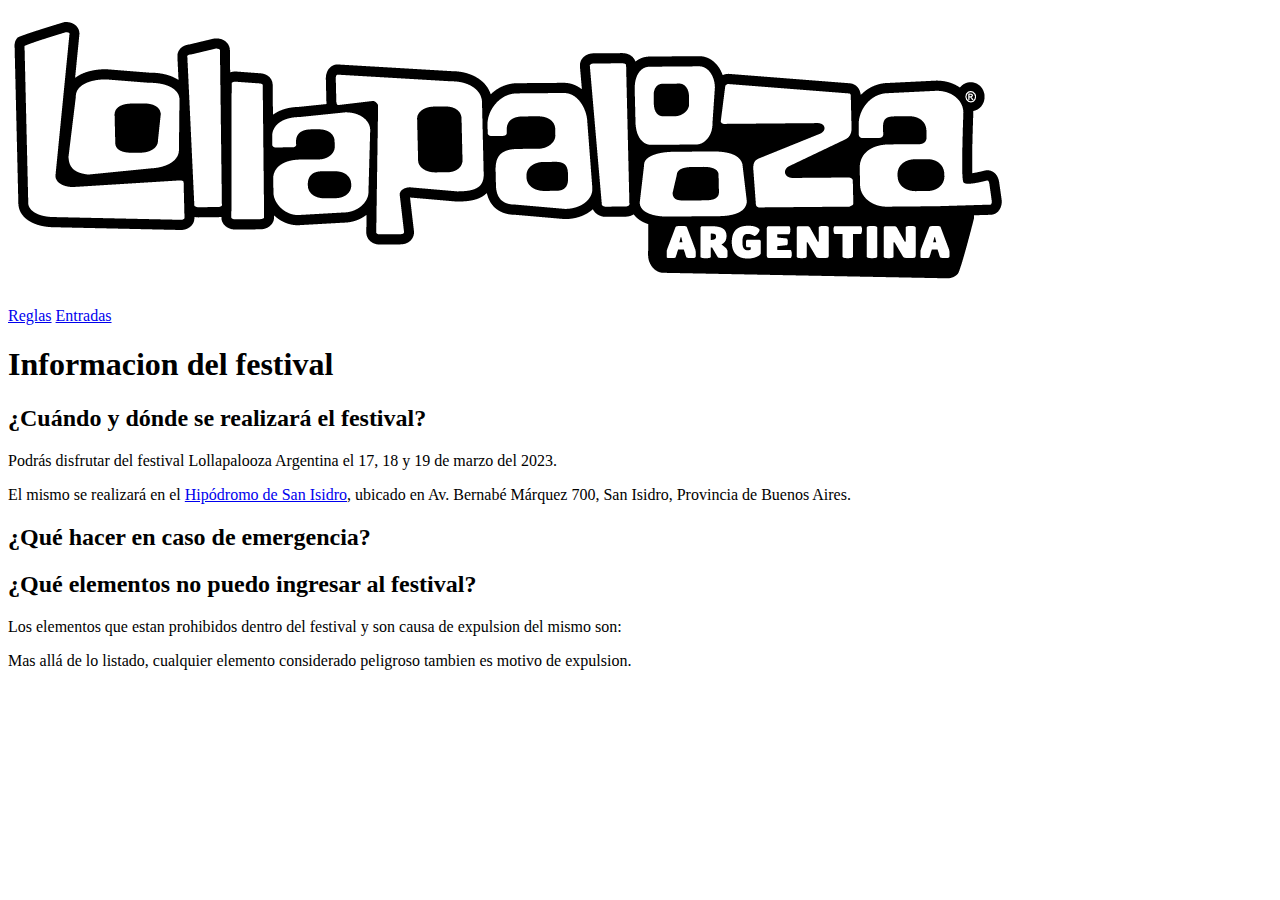
==== LISTAS-Y-TABLAS/index.html @ 3b2a0ebd "ejemplo base clase de listas y tablas" ====
<!DOCTYPE html>
<html lang="en">

<head>
    <meta charset="UTF-8">
    <meta http-equiv="X-UA-Compatible" content="IE=edge">
    <meta name="viewport" content="width=device-width, initial-scale=1.0">
    <link rel="stylesheet" href="/styles/style.css">
    <link rel="shortcut icon" href="./assets/favicon.ico" type="image/x-icon">
    <title>Listas y tablas</title>
</head>

<body>
    <header>
        <img src="./assets/lolla-logo.png" alt="lollapaloza logo">
        <nav>
            <a href="#">Reglas</a>
            <a href="./entradas.html">Entradas</a>
        </nav>
    </header>
    <main>
        <h1>Informacion del festival</h1>
        <div class="information-container">
            <div class="left-infobox">
                <section>
                    <h2>¿Cuándo y dónde se realizará el festival?</h2>
                    <p>Podrás disfrutar del festival Lollapalooza Argentina el 17, 18 y 19 de marzo del 2023.</p>
                    <p>El mismo se realizará en el <a
                            href="https://www.google.com/maps/place//data=!4m2!3m1!1s0x95bcb040d363f587:0x78e513cecbc25f7f?source=g.page.share">Hipódromo
                            de San Isidro</a>, ubicado en Av. Bernabé Márquez 700, San Isidro, Provincia de Buenos
                        Aires.
                    </p>
                </section>
                <section>
                    <h2>¿Qué hacer en caso de emergencia?</h2>
                    <!-- LISTAS -->
                    <!-- FIN LISTA -->
                </section>
            </div>
            <section class="right-infobox">
                <h2>¿Qué elementos no puedo ingresar al festival?</h2>
                <p>Los elementos que estan prohibidos dentro del festival y son causa de expulsion del mismo son: </p>
                <!-- LISTAS -->
                <!-- FIN LISTA -->
                <p>Mas allá de lo listado, cualquier elemento considerado peligroso tambien es motivo de expulsion.</p>
            </section>
        </div>
    </main>
</body>

</html>
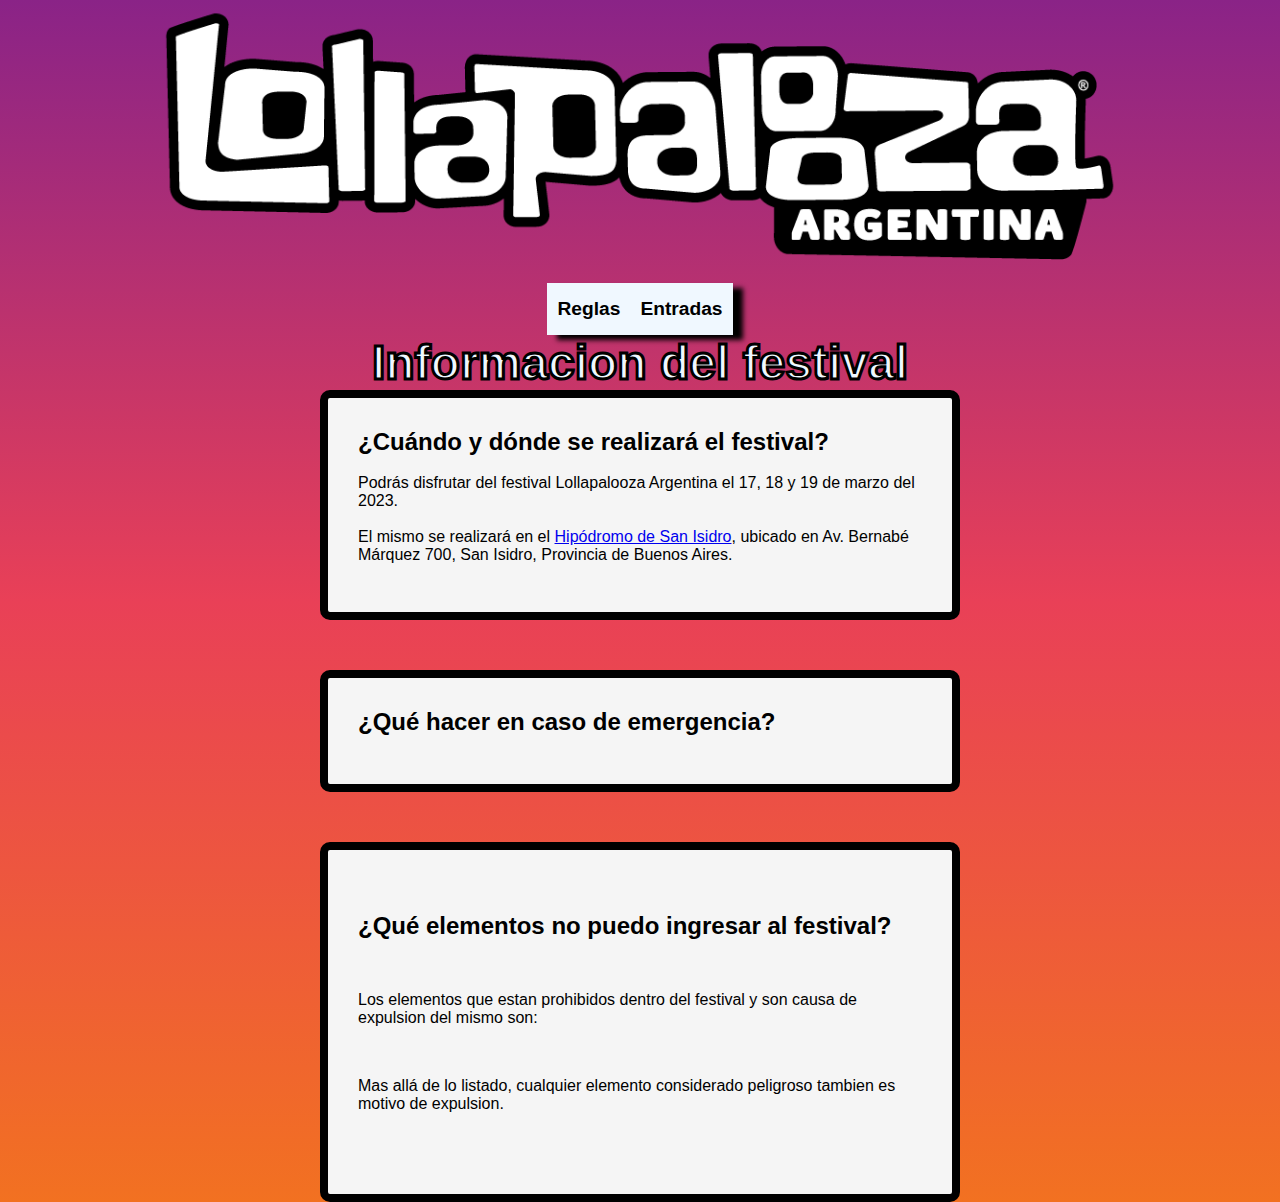
==== commit a8d6acd5: "correccion de rutas de estilos" ====
--- a/LISTAS-Y-TABLAS/index.html
+++ b/LISTAS-Y-TABLAS/index.html
@@ -5,7 +5,7 @@
     <meta charset="UTF-8">
     <meta http-equiv="X-UA-Compatible" content="IE=edge">
     <meta name="viewport" content="width=device-width, initial-scale=1.0">
-    <link rel="stylesheet" href="/styles/style.css">
+    <link rel="stylesheet" href="./styles/style.css">
     <link rel="shortcut icon" href="./assets/favicon.ico" type="image/x-icon">
     <title>Listas y tablas</title>
 </head>
--- a/LISTAS-Y-TABLAS/styles/style.css
+++ b/LISTAS-Y-TABLAS/styles/style.css
@@ -0,0 +1,106 @@
+* {
+    margin: 0;
+    padding: 0;
+    box-sizing: border-box;
+    font-family: Barlow,sans-serif;
+}
+
+body {
+    background: linear-gradient(to top, #F27121, #E94057, #8A2387);
+    min-height: 100vh;
+    width: 100%;
+    display: flex;
+    flex-direction: column;
+    align-items: center;
+    justify-content: center;
+}
+
+/**============ HEADER =============*/
+
+img {
+    max-width: 75vw;
+}
+
+header {
+    flex-grow: 1;
+    display: flex;
+    flex-direction: column;
+    align-items: center;
+    justify-content: space-around;
+}
+
+nav {
+    background-color: aliceblue;
+    width: fit-content;
+    display: flex;
+    flex-wrap: wrap;
+    justify-content: space-around;
+    padding-top: 5px;
+    padding-bottom: 5px;
+    box-shadow: 10px 5px 5px black;
+}
+
+nav > a {
+    text-decoration: none;
+    color: black;
+    font-size: larger;
+    font-weight: bold;
+    padding: 10px;
+}
+
+/**============ MAIN =============*/
+
+main {
+    flex-grow: 5;
+    display: flex;
+    flex-direction: column;
+    align-items: center;
+    justify-content: space-around;
+    width: 100%;
+}
+
+h1 {
+    -webkit-text-stroke: 3px rgb(0, 0, 0);
+    color: aliceblue;
+    font-size: 3rem;
+    font-weight: bolder;
+}
+
+.information-container {
+    display: flex;
+    align-items: center;
+    flex-wrap: wrap;
+    justify-content: center;
+    gap: 50px;
+    min-height: fit-content;
+    width: 90%;
+}
+
+section {
+    background-color: whitesmoke;
+    border: 8px black solid;
+    border-radius: 10px;
+    padding: 30px;
+    width: 100%;
+    height: 100%;
+    display: flex;
+    flex-direction: column;
+    justify-content: space-evenly;
+}
+
+h2, p {
+    padding-bottom: 2vh;
+}
+
+.left-infobox, .right-infobox {
+    display: flex;
+    flex-direction: column;
+    min-height: 40vh;
+    max-width: 40rem;
+}
+.left-infobox {
+    justify-content: center;
+    gap: 50px;
+}
+
+/**============ LISTAS =============*/
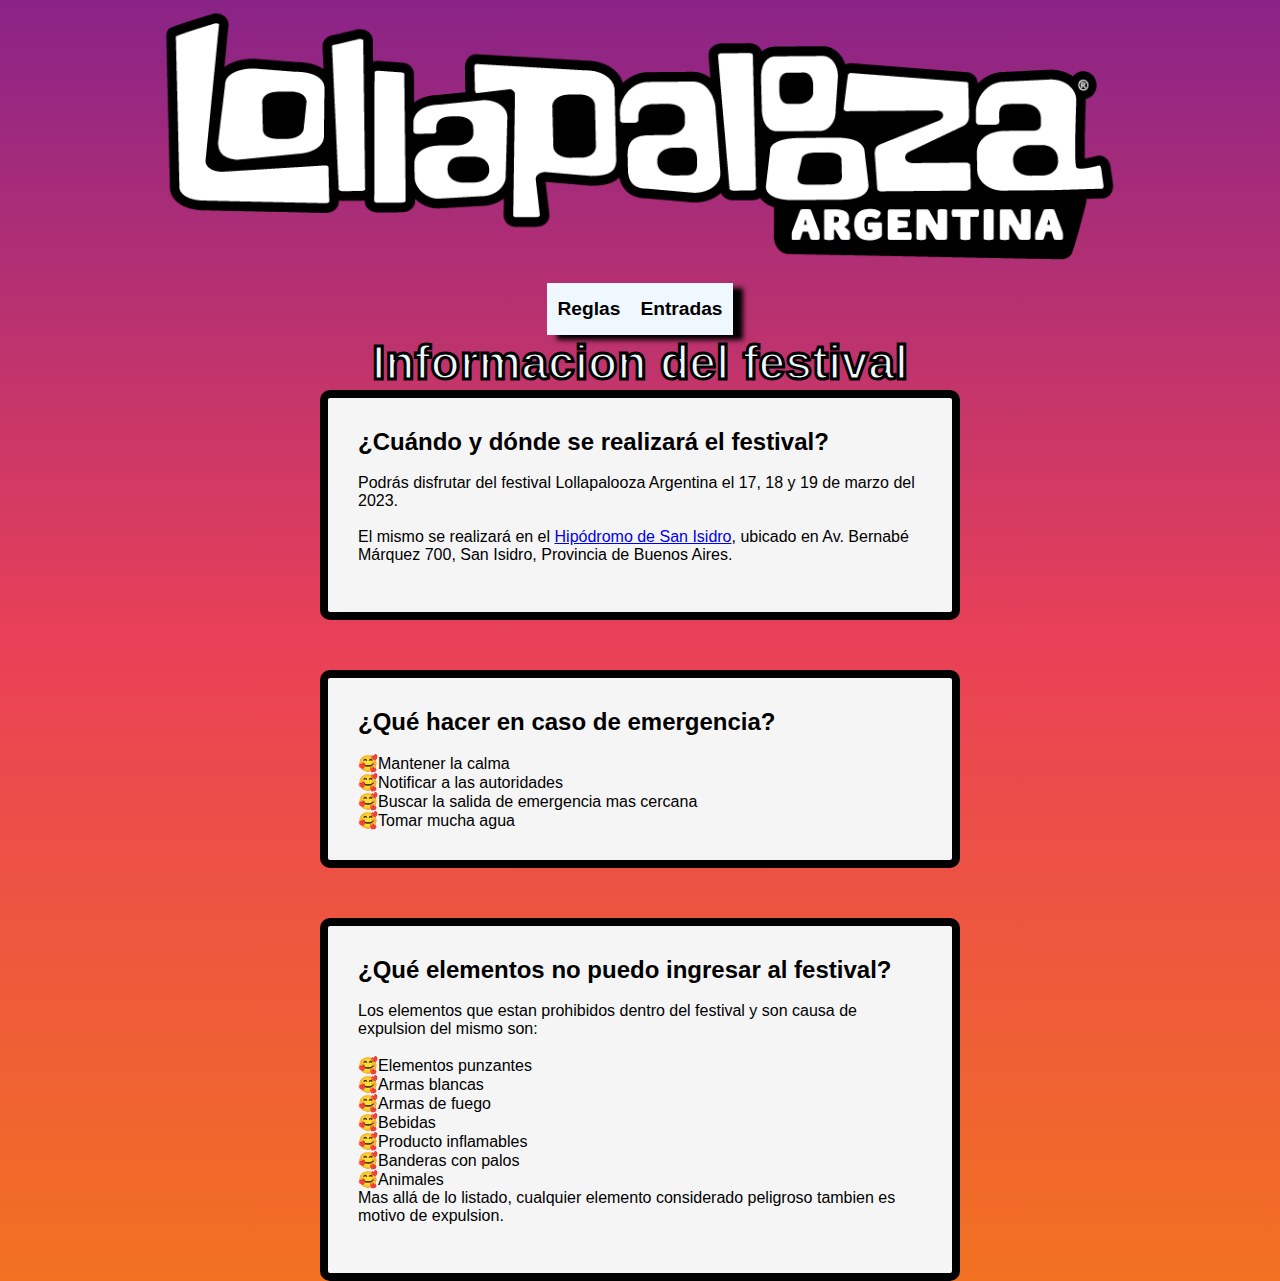
==== commit dbf7d913: "estilos de listas y tablas aplicados" ====
--- a/LISTAS-Y-TABLAS/index.html
+++ b/LISTAS-Y-TABLAS/index.html
@@ -34,6 +34,12 @@
                 <section>
                     <h2>¿Qué hacer en caso de emergencia?</h2>
                     <!-- LISTAS -->
+                    <ol>
+                        <li>Mantener la calma</li>
+                        <li>Notificar a las autoridades</li>
+                        <li>Buscar la salida de emergencia mas cercana</li>
+                        <li>Tomar mucha agua</li>
+                    </ol>
                     <!-- FIN LISTA -->
                 </section>
             </div>
@@ -41,6 +47,15 @@
                 <h2>¿Qué elementos no puedo ingresar al festival?</h2>
                 <p>Los elementos que estan prohibidos dentro del festival y son causa de expulsion del mismo son: </p>
                 <!-- LISTAS -->
+                <ul>
+                    <li>Elementos punzantes</li>
+                    <li>Armas blancas</li>
+                    <li>Armas de fuego</li>
+                    <li>Bebidas</li>
+                    <li>Producto inflamables</li>
+                    <li>Banderas con palos</li>
+                    <li>Animales</li>
+                </ul>
                 <!-- FIN LISTA -->
                 <p>Mas allá de lo listado, cualquier elemento considerado peligroso tambien es motivo de expulsion.</p>
             </section>
--- a/LISTAS-Y-TABLAS/styles/style.css
+++ b/LISTAS-Y-TABLAS/styles/style.css
@@ -104,3 +104,29 @@
 }
 
 /**============ LISTAS =============*/
+
+li {
+    list-style-position: inside;
+}
+
+ol > li {
+    /* list-style-image: url("../assets/icon.png"); */
+    list-style-type: upper-roman;
+    list-style-type: lower-roman;
+    list-style-type: lower-alpha;
+    list-style-type: upper-alpha;
+}
+
+ul > li {
+    /* list-style-image: url("../assets/icon.png"); */
+    /* list-style-type: ; */
+    list-style-type: circle;
+    list-style-type: square;
+
+}
+
+li::marker {
+    color: blueviolet;
+    content: '🥰';
+    /* font-size: 100px; */
+}